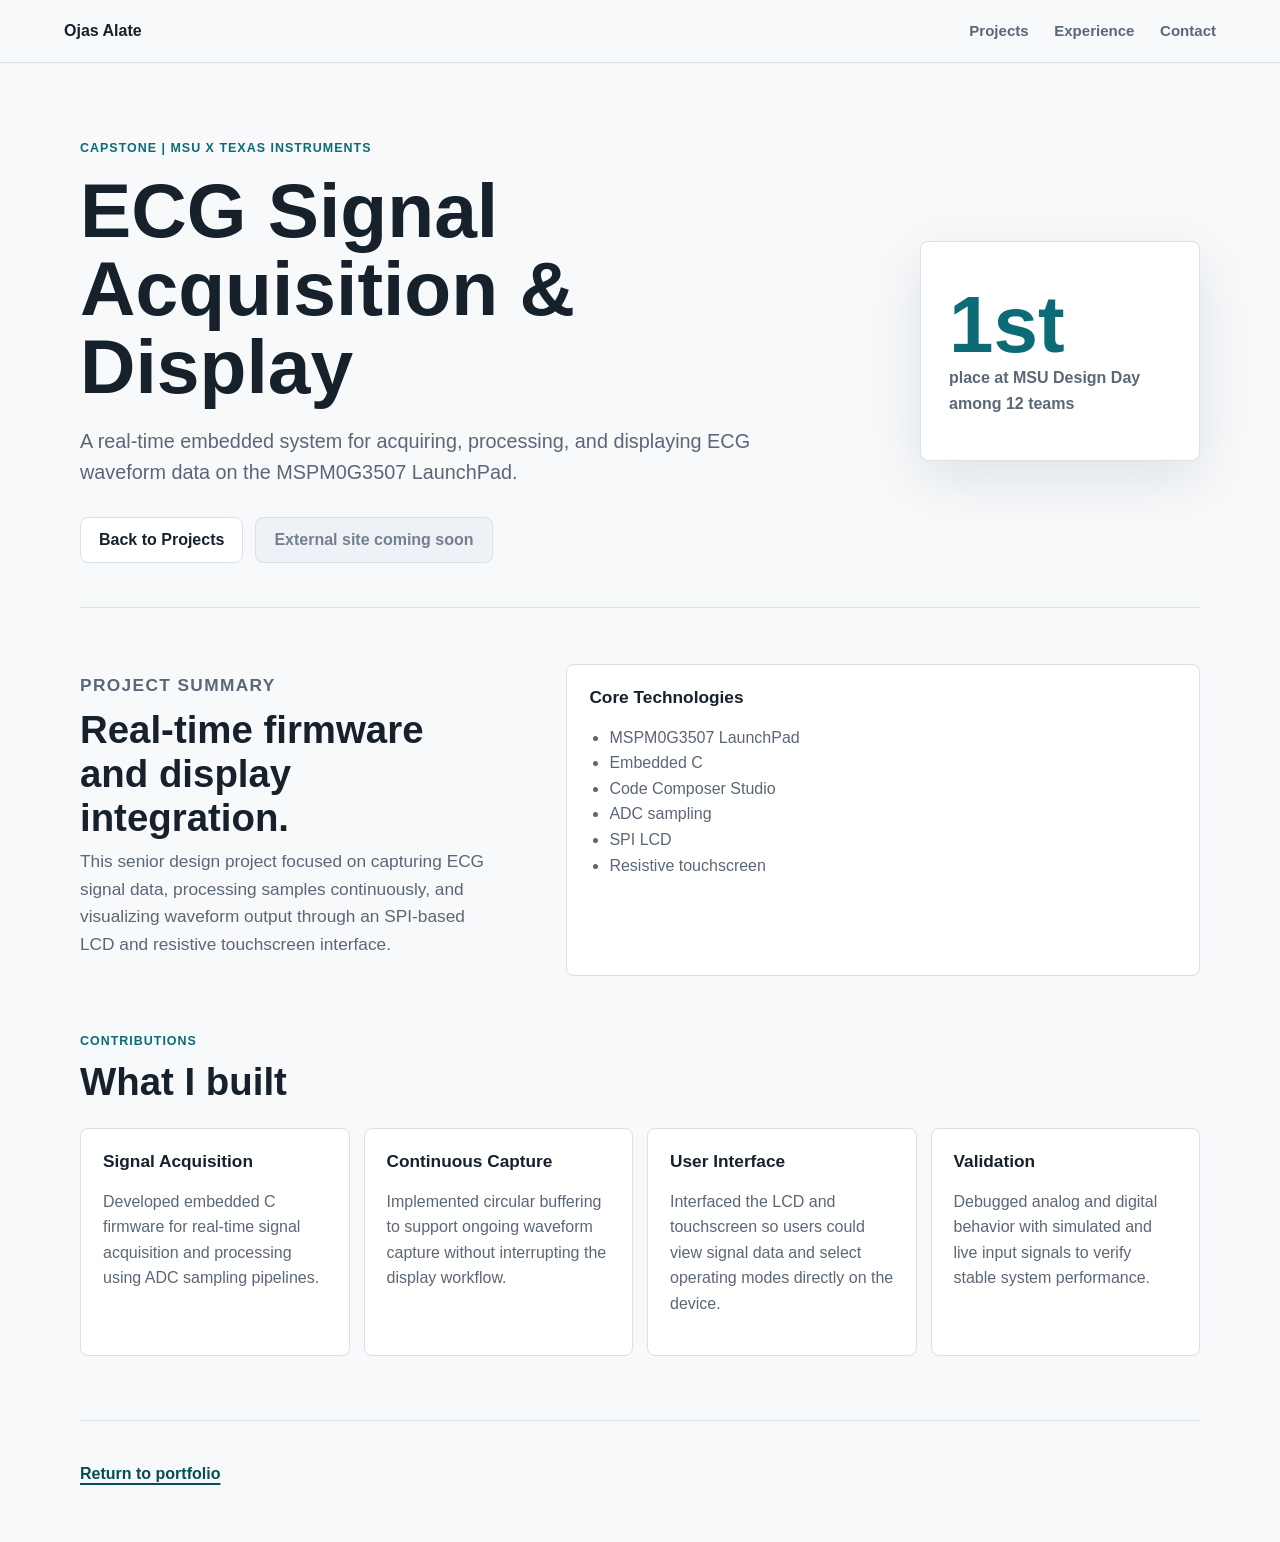
==== capstone.html @ 9ed526fb "New files were added for capstone, emi, platformer, and zebra-problem projects." ====
<!DOCTYPE html>
<html lang="en">
<head>
    <meta charset="UTF-8">
    <meta name="viewport" content="width=device-width, initial-scale=1.0">
    <title>ECG Signal Acquisition & Display | Ojas Alate</title>
    <meta name="description" content="Capstone project details for Ojas Alate's ECG signal acquisition and display system built with MSU and Texas Instruments.">
    <link rel="stylesheet" href="style.css">
</head>
<body>
    <header class="site-header">
        <a class="brand" href="index.html">Ojas Alate</a>
        <nav class="site-nav" aria-label="Main navigation">
            <a href="index.html#projects">Projects</a>
            <a href="index.html#experience">Experience</a>
            <a href="index.html#contact">Contact</a>
        </nav>
    </header>

    <main>
        <section class="project-hero section">
            <div>
                <p class="eyebrow">Capstone | MSU x Texas Instruments</p>
                <h1>ECG Signal Acquisition & Display</h1>
                <p class="hero-text">A real-time embedded system for acquiring, processing, and displaying ECG waveform data on the MSPM0G3507 LaunchPad.</p>
                <div class="hero-actions">
                    <a class="button secondary" href="index.html#projects">Back to Projects</a>
                    <span class="button disabled">External site coming soon</span>
                </div>
            </div>
            <div class="project-stat">
                <strong>1st</strong>
                <span>place at MSU Design Day among 12 teams</span>
            </div>
        </section>

        <section class="section detail-grid">
            <article>
                <p class="section-label">Project Summary</p>
                <h2>Real-time firmware and display integration.</h2>
                <p>
                    This senior design project focused on capturing ECG signal data, processing samples continuously, and visualizing waveform output through an SPI-based LCD and resistive touchscreen interface.
                </p>
            </article>
            <aside class="detail-panel">
                <h3>Core Technologies</h3>
                <ul>
                    <li>MSPM0G3507 LaunchPad</li>
                    <li>Embedded C</li>
                    <li>Code Composer Studio</li>
                    <li>ADC sampling</li>
                    <li>SPI LCD</li>
                    <li>Resistive touchscreen</li>
                </ul>
            </aside>
        </section>

        <section class="section">
            <div class="section-heading">
                <p class="section-label">Contributions</p>
                <h2>What I built</h2>
            </div>
            <div class="feature-list">
                <article>
                    <h3>Signal Acquisition</h3>
                    <p>Developed embedded C firmware for real-time signal acquisition and processing using ADC sampling pipelines.</p>
                </article>
                <article>
                    <h3>Continuous Capture</h3>
                    <p>Implemented circular buffering to support ongoing waveform capture without interrupting the display workflow.</p>
                </article>
                <article>
                    <h3>User Interface</h3>
                    <p>Interfaced the LCD and touchscreen so users could view signal data and select operating modes directly on the device.</p>
                </article>
                <article>
                    <h3>Validation</h3>
                    <p>Debugged analog and digital behavior with simulated and live input signals to verify stable system performance.</p>
                </article>
            </div>
        </section>
    </main>

    <footer class="site-footer">
        <a class="text-link" href="index.html">Return to portfolio</a>
    </footer>
</body>
</html>
---- style.css ----
:root {
    --ink: #17212b;
    --muted: #5b6776;
    --line: #d9e0e8;
    --paper: #f7f9fb;
    --surface: #ffffff;
    --accent: #0c6b76;
    --accent-dark: #084c55;
    --gold: #c18423;
    --green: #287554;
    --blue: #2d5f9a;
    --shadow: 0 18px 55px rgba(23, 33, 43, 0.1);
}

* {
    box-sizing: border-box;
}

html {
    scroll-behavior: smooth;
}

body {
    margin: 0;
    color: var(--ink);
    background: var(--paper);
    font-family: Arial, Helvetica, sans-serif;
    line-height: 1.6;
}

a {
    color: inherit;
}

.site-header {
    position: sticky;
    top: 0;
    z-index: 10;
    display: flex;
    align-items: center;
    justify-content: space-between;
    gap: 24px;
    width: 100%;
    padding: 18px clamp(20px, 5vw, 72px);
    background: rgba(247, 249, 251, 0.94);
    border-bottom: 1px solid var(--line);
    backdrop-filter: blur(12px);
}

.brand {
    color: var(--ink);
    font-size: 1rem;
    font-weight: 800;
    letter-spacing: 0;
    text-decoration: none;
}

.site-nav {
    display: flex;
    align-items: center;
    gap: clamp(12px, 2vw, 28px);
    color: var(--muted);
    font-size: 0.94rem;
    font-weight: 700;
}

.site-nav a {
    text-decoration: none;
}

.site-nav a:hover,
.text-link:hover {
    color: var(--accent);
}

.section,
.site-footer {
    width: min(1120px, calc(100% - 40px));
    margin: 0 auto;
}

.hero {
    display: grid;
    grid-template-columns: minmax(0, 1.15fr) minmax(320px, 0.85fr);
    gap: clamp(28px, 5vw, 72px);
    align-items: center;
    min-height: 690px;
    padding: 64px 0 72px;
}

.project-hero {
    display: grid;
    grid-template-columns: minmax(0, 1fr) 280px;
    gap: clamp(28px, 5vw, 72px);
    align-items: center;
    padding: 76px 0 44px;
}

.eyebrow,
.section-label,
.project-meta {
    margin: 0;
    color: var(--accent);
    font-size: 0.78rem;
    font-weight: 800;
    letter-spacing: 0.08em;
    text-transform: uppercase;
}

h1,
h2,
h3,
p {
    overflow-wrap: anywhere;
}

h1 {
    max-width: 840px;
    margin: 12px 0 20px;
    font-size: clamp(2.4rem, 6vw, 4.8rem);
    line-height: 1.02;
    letter-spacing: 0;
}

h2 {
    margin: 8px 0 0;
    font-size: clamp(1.7rem, 3vw, 2.6rem);
    line-height: 1.15;
    letter-spacing: 0;
}

h3 {
    margin: 0 0 8px;
    font-size: 1.08rem;
    line-height: 1.25;
    letter-spacing: 0;
}

.hero-text {
    max-width: 720px;
    margin: 0 0 28px;
    color: var(--muted);
    font-size: clamp(1.04rem, 1.6vw, 1.24rem);
}

.hero-actions {
    display: flex;
    flex-wrap: wrap;
    gap: 12px;
}

.button {
    display: inline-flex;
    align-items: center;
    justify-content: center;
    min-height: 46px;
    padding: 0 18px;
    border: 1px solid var(--line);
    border-radius: 8px;
    font-weight: 800;
    text-decoration: none;
}

.button.primary {
    color: #ffffff;
    background: var(--accent);
    border-color: var(--accent);
}

.button.primary:hover {
    background: var(--accent-dark);
}

.button.secondary {
    background: var(--surface);
}

.button.secondary:hover {
    border-color: var(--accent);
    color: var(--accent);
}

.button.disabled {
    color: #748091;
    background: #eef2f6;
    cursor: default;
}

.signal-panel {
    min-height: 430px;
    padding: 34px;
    background:
        linear-gradient(135deg, rgba(12, 107, 118, 0.12), transparent 42%),
        var(--surface);
    border: 1px solid var(--line);
    border-radius: 8px;
    box-shadow: var(--shadow);
}

.signal-line {
    height: 190px;
    margin-bottom: 28px;
    background:
        linear-gradient(90deg, transparent 0 6%, var(--line) 6% 6.4%, transparent 6.4% 100%),
        linear-gradient(0deg, transparent 0 48%, rgba(12, 107, 118, 0.22) 48% 49%, transparent 49% 100%);
    background-size: 56px 100%, 100% 42px;
    border: 1px solid var(--line);
    border-radius: 8px;
    position: relative;
    overflow: hidden;
}

.signal-line svg {
    position: absolute;
    inset: 18px;
    width: calc(100% - 36px);
    height: calc(100% - 36px);
}

.signal-line polyline {
    fill: none;
    stroke: var(--accent);
    stroke-linecap: round;
    stroke-linejoin: round;
    stroke-width: 10;
}

.signal-grid,
.skill-groups,
.feature-list {
    display: grid;
    grid-template-columns: repeat(2, minmax(0, 1fr));
    gap: 14px;
}

.signal-grid span,
.skill-groups div,
.feature-list article,
.detail-panel,
.project-stat,
.timeline article {
    background: var(--surface);
    border: 1px solid var(--line);
    border-radius: 8px;
}

.signal-grid span {
    display: flex;
    align-items: center;
    min-height: 56px;
    padding: 14px;
    color: var(--accent-dark);
    font-weight: 800;
}

.overview,
.two-column,
.detail-grid {
    display: grid;
    grid-template-columns: 0.8fr 1.2fr;
    gap: clamp(26px, 5vw, 70px);
    padding: 56px 0;
    border-top: 1px solid var(--line);
}

.overview > p,
.detail-grid p {
    margin-top: 8px;
    color: var(--muted);
    font-size: 1.08rem;
}

.section-heading {
    margin-bottom: 24px;
}

.project-grid {
    display: grid;
    grid-template-columns: repeat(2, minmax(0, 1fr));
    gap: 20px;
    padding-bottom: 64px;
}

.project-card {
    display: grid;
    grid-template-columns: 140px minmax(0, 1fr);
    min-height: 260px;
    overflow: hidden;
    background: var(--surface);
    border: 1px solid var(--line);
    border-radius: 8px;
    box-shadow: 0 10px 30px rgba(23, 33, 43, 0.05);
}

.project-visual {
    display: flex;
    align-items: center;
    justify-content: center;
    min-height: 100%;
    color: #ffffff;
    font-size: 2rem;
    font-weight: 900;
}

.project-visual.ecg {
    background: var(--accent);
}

.project-visual.emi {
    background: var(--gold);
}

.project-visual.game {
    background: var(--blue);
}

.project-visual.zebra {
    background: var(--green);
}

.project-content {
    display: flex;
    flex-direction: column;
    align-items: flex-start;
    padding: 24px;
}

.project-content p:not(.project-meta),
.feature-list p,
.timeline p,
.skill-groups p,
.detail-panel li {
    color: var(--muted);
}

.project-content .text-link {
    margin-top: auto;
}

.text-link {
    color: var(--accent-dark);
    font-weight: 800;
    text-decoration-thickness: 2px;
    text-underline-offset: 4px;
}

.timeline {
    display: grid;
    gap: 16px;
}

.timeline article,
.skill-groups div,
.feature-list article,
.detail-panel {
    padding: 22px;
}

.skill-groups {
    padding-bottom: 64px;
}

.skill-groups h3 {
    color: var(--accent-dark);
}

.project-stat {
    min-height: 220px;
    padding: 28px;
    display: flex;
    flex-direction: column;
    justify-content: center;
    box-shadow: var(--shadow);
}

.project-stat strong {
    color: var(--accent);
    font-size: clamp(3rem, 7vw, 5rem);
    line-height: 1;
}

.project-stat span {
    color: var(--muted);
    font-weight: 800;
}

.detail-panel ul {
    margin: 16px 0 0;
    padding-left: 20px;
}

.feature-list {
    grid-template-columns: repeat(4, minmax(0, 1fr));
    padding-bottom: 64px;
}

.feature-list article {
    min-height: 210px;
}

.site-footer {
    display: flex;
    justify-content: space-between;
    gap: 28px;
    padding: 40px 0 56px;
    border-top: 1px solid var(--line);
}

.site-footer h2 {
    margin-top: 0;
}

.site-footer p {
    margin: 8px 0 0;
    color: var(--muted);
}

.footer-links {
    display: flex;
    flex-wrap: wrap;
    justify-content: flex-end;
    gap: 12px 18px;
    font-weight: 800;
}

.footer-links a {
    color: var(--accent-dark);
}

@media (max-width: 920px) {
    .hero,
    .project-hero,
    .overview,
    .two-column,
    .detail-grid {
        grid-template-columns: 1fr;
    }

    .hero {
        min-height: auto;
        padding-top: 48px;
    }

    .signal-panel {
        min-height: 360px;
    }

    .project-grid,
    .feature-list {
        grid-template-columns: 1fr;
    }
}

@media (max-width: 680px) {
    .site-header {
        position: static;
        align-items: flex-start;
        flex-direction: column;
        gap: 12px;
    }

    .site-nav {
        width: 100%;
        flex-wrap: wrap;
    }

    .section,
    .site-footer {
        width: min(100% - 28px, 1120px);
    }

    .hero {
        padding-bottom: 48px;
    }

    .project-card {
        grid-template-columns: 1fr;
    }

    .project-visual {
        min-height: 120px;
    }

    .signal-grid,
    .skill-groups {
        grid-template-columns: 1fr;
    }

    .site-footer {
        flex-direction: column;
    }

    .footer-links {
        justify-content: flex-start;
    }
}
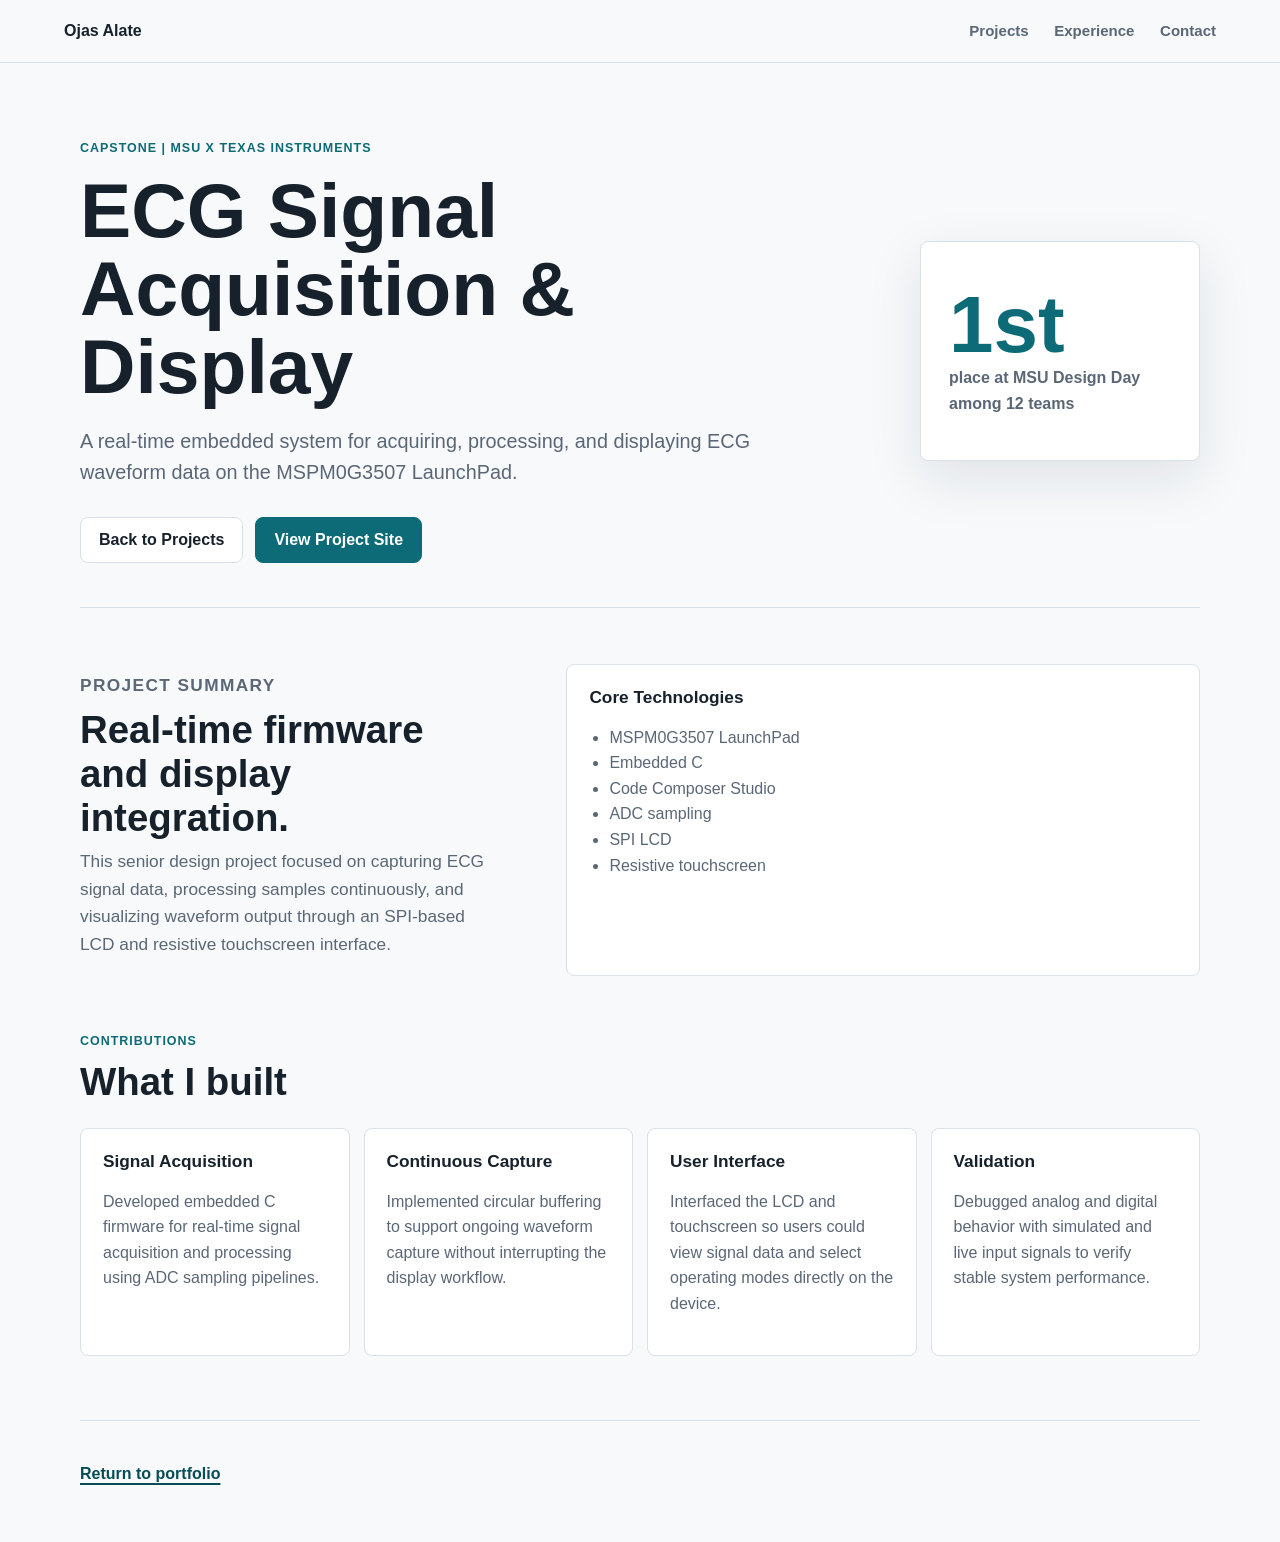
==== commit 30306ac1: "Added link for the EMI project. Added in logos in the links to be more clean. Edited wording in the " ====
--- a/capstone.html
+++ b/capstone.html
@@ -25,7 +25,7 @@
                 <p class="hero-text">A real-time embedded system for acquiring, processing, and displaying ECG waveform data on the MSPM0G3507 LaunchPad.</p>
                 <div class="hero-actions">
                     <a class="button secondary" href="index.html#projects">Back to Projects</a>
-                    <span class="button disabled">External site coming soon</span>
+                    <a class="button primary" href="https://cv-spartan-projects.github.io/ECE480-Capstone-Team23/">View Project Site</a>
                 </div>
             </div>
             <div class="project-stat">
--- a/style.css
+++ b/style.css
@@ -153,6 +153,7 @@
     display: inline-flex;
     align-items: center;
     justify-content: center;
+    gap: 9px;
     min-height: 46px;
     padding: 0 18px;
     border: 1px solid var(--line);
@@ -184,6 +185,36 @@
     color: #748091;
     background: #eef2f6;
     cursor: default;
+}
+
+.button-icon {
+    width: 20px;
+    height: 20px;
+    flex: 0 0 20px;
+    fill: currentColor;
+}
+
+.docs-button .docs-icon {
+    fill: none;
+}
+
+.docs-page {
+    fill: #ffffff;
+}
+
+.docs-fold {
+    fill: none;
+    stroke: var(--accent);
+    stroke-linecap: round;
+    stroke-linejoin: round;
+    stroke-width: 1.8;
+}
+
+.docs-line {
+    fill: none;
+    stroke: var(--accent);
+    stroke-linecap: round;
+    stroke-width: 1.8;
 }
 
 .signal-panel {
@@ -427,6 +458,40 @@
     color: var(--accent-dark);
 }
 
+.icon-link {
+    display: inline-flex;
+    align-items: center;
+    justify-content: center;
+    width: 38px;
+    height: 38px;
+    border: 1px solid var(--line);
+    border-radius: 8px;
+    background: var(--surface);
+    text-decoration: none;
+}
+
+.icon-link:hover {
+    border-color: var(--accent);
+}
+
+.brand-icon {
+    width: 20px;
+    height: 20px;
+    fill: currentColor;
+}
+
+.sr-only {
+    position: absolute;
+    width: 1px;
+    height: 1px;
+    padding: 0;
+    margin: -1px;
+    overflow: hidden;
+    clip: rect(0, 0, 0, 0);
+    white-space: nowrap;
+    border: 0;
+}
+
 @media (max-width: 920px) {
     .hero,
     .project-hero,
